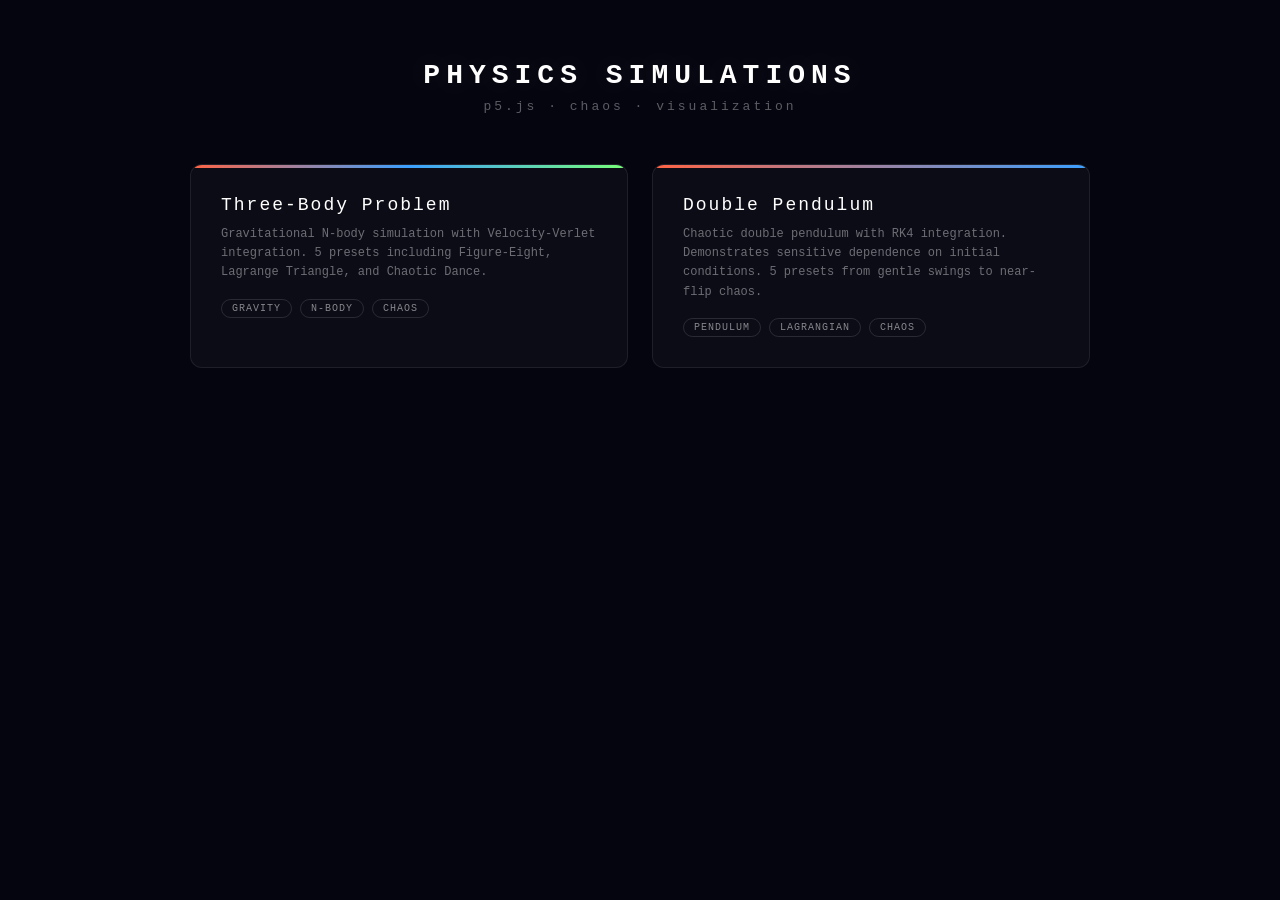
==== index.html @ faeb6cf7 "Initial commit: P5j-Experiments parent with submodules" ====
<!DOCTYPE html>
<html lang="en">
<head>
  <meta charset="UTF-8">
  <meta name="viewport" content="width=device-width, initial-scale=1.0">
  <title>P5.js Physics Simulations</title>
  <style>
    * { margin: 0; padding: 0; box-sizing: border-box; }
    body {
      background: #050510;
      color: #fff;
      font-family: 'Courier New', monospace;
      min-height: 100vh;
      display: flex;
      flex-direction: column;
      align-items: center;
      padding: 60px 20px;
    }
    h1 {
      font-size: 28px;
      letter-spacing: 6px;
      text-transform: uppercase;
      color: #fff;
      margin-bottom: 8px;
      text-shadow: 0 0 30px rgba(255,255,255,0.15);
    }
    .subtitle {
      font-size: 13px;
      color: rgba(255,255,255,0.35);
      letter-spacing: 3px;
      margin-bottom: 50px;
    }
    .grid {
      display: grid;
      grid-template-columns: repeat(auto-fit, minmax(320px, 1fr));
      gap: 24px;
      max-width: 900px;
      width: 100%;
    }
    .card {
      background: rgba(255,255,255,0.03);
      border: 1px solid rgba(255,255,255,0.08);
      border-radius: 12px;
      padding: 30px;
      cursor: pointer;
      transition: all 0.3s ease;
      text-decoration: none;
      color: inherit;
      display: block;
      position: relative;
      overflow: hidden;
    }
    .card:hover {
      border-color: rgba(255,255,255,0.2);
      background: rgba(255,255,255,0.06);
      transform: translateY(-3px);
      box-shadow: 0 8px 40px rgba(0,0,0,0.4);
    }
    .card::before {
      content: '';
      position: absolute;
      top: 0; left: 0; right: 0;
      height: 3px;
      border-radius: 12px 12px 0 0;
    }
    .card:nth-child(1)::before { background: linear-gradient(90deg, #ff6444, #3ca0ff, #78ff78); }
    .card:nth-child(2)::before { background: linear-gradient(90deg, #ff6444, #3ca0ff); }
    .card-title {
      font-size: 18px;
      margin-bottom: 10px;
      letter-spacing: 2px;
    }
    .card-desc {
      font-size: 12px;
      color: rgba(255,255,255,0.4);
      line-height: 1.6;
    }
    .card-tags {
      margin-top: 16px;
      display: flex;
      gap: 8px;
      flex-wrap: wrap;
    }
    .tag {
      font-size: 10px;
      padding: 3px 10px;
      border-radius: 20px;
      border: 1px solid rgba(255,255,255,0.12);
      color: rgba(255,255,255,0.5);
      letter-spacing: 1px;
    }
  </style>
</head>
<body>
  <h1>Physics Simulations</h1>
  <p class="subtitle">p5.js &middot; chaos &middot; visualization</p>
  <div class="grid">
    <a class="card" href="3BodyProblem/index.html">
      <div class="card-title">Three-Body Problem</div>
      <div class="card-desc">Gravitational N-body simulation with Velocity-Verlet integration. 5 presets including Figure-Eight, Lagrange Triangle, and Chaotic Dance.</div>
      <div class="card-tags">
        <span class="tag">GRAVITY</span>
        <span class="tag">N-BODY</span>
        <span class="tag">CHAOS</span>
      </div>
    </a>
    <a class="card" href="DoublePendulum/index.html">
      <div class="card-title">Double Pendulum</div>
      <div class="card-desc">Chaotic double pendulum with RK4 integration. Demonstrates sensitive dependence on initial conditions. 5 presets from gentle swings to near-flip chaos.</div>
      <div class="card-tags">
        <span class="tag">PENDULUM</span>
        <span class="tag">LAGRANGIAN</span>
        <span class="tag">CHAOS</span>
      </div>
    </a>
  </div>
</body>
</html>
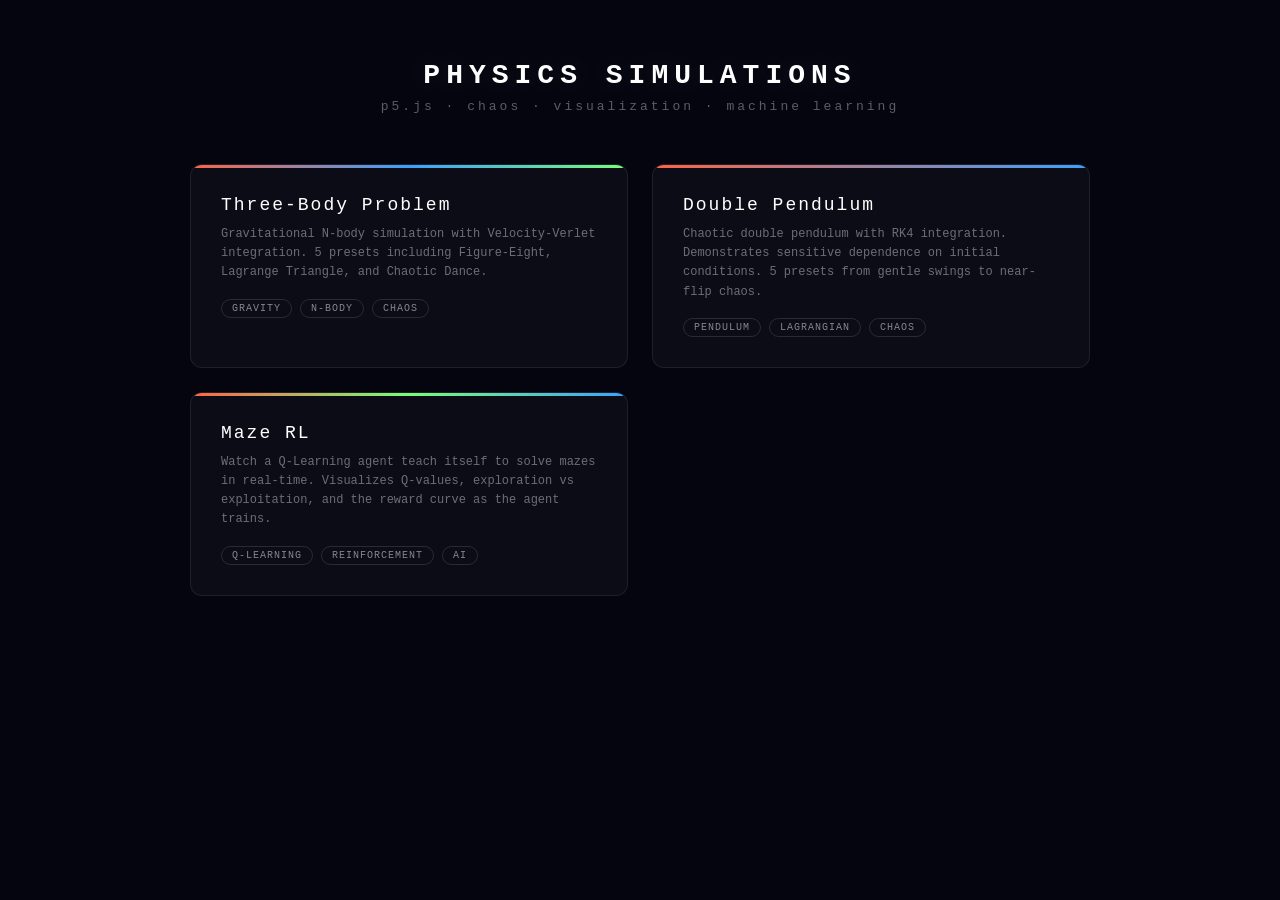
==== commit 3743c093: "Add MazeRL submodule, update dashboard" ====
--- a/index.html
+++ b/index.html
@@ -65,6 +65,7 @@
     }
     .card:nth-child(1)::before { background: linear-gradient(90deg, #ff6444, #3ca0ff, #78ff78); }
     .card:nth-child(2)::before { background: linear-gradient(90deg, #ff6444, #3ca0ff); }
+    .card:nth-child(3)::before { background: linear-gradient(90deg, #ff6444, #78ff78, #3ca0ff); }
     .card-title {
       font-size: 18px;
       margin-bottom: 10px;
@@ -93,7 +94,7 @@
 </head>
 <body>
   <h1>Physics Simulations</h1>
-  <p class="subtitle">p5.js &middot; chaos &middot; visualization</p>
+  <p class="subtitle">p5.js &middot; chaos &middot; visualization &middot; machine learning</p>
   <div class="grid">
     <a class="card" href="3BodyProblem/index.html">
       <div class="card-title">Three-Body Problem</div>
@@ -113,6 +114,15 @@
         <span class="tag">CHAOS</span>
       </div>
     </a>
+    <a class="card" href="MazeRL/index.html">
+      <div class="card-title">Maze RL</div>
+      <div class="card-desc">Watch a Q-Learning agent teach itself to solve mazes in real-time. Visualizes Q-values, exploration vs exploitation, and the reward curve as the agent trains.</div>
+      <div class="card-tags">
+        <span class="tag">Q-LEARNING</span>
+        <span class="tag">REINFORCEMENT</span>
+        <span class="tag">AI</span>
+      </div>
+    </a>
   </div>
 </body>
 </html>
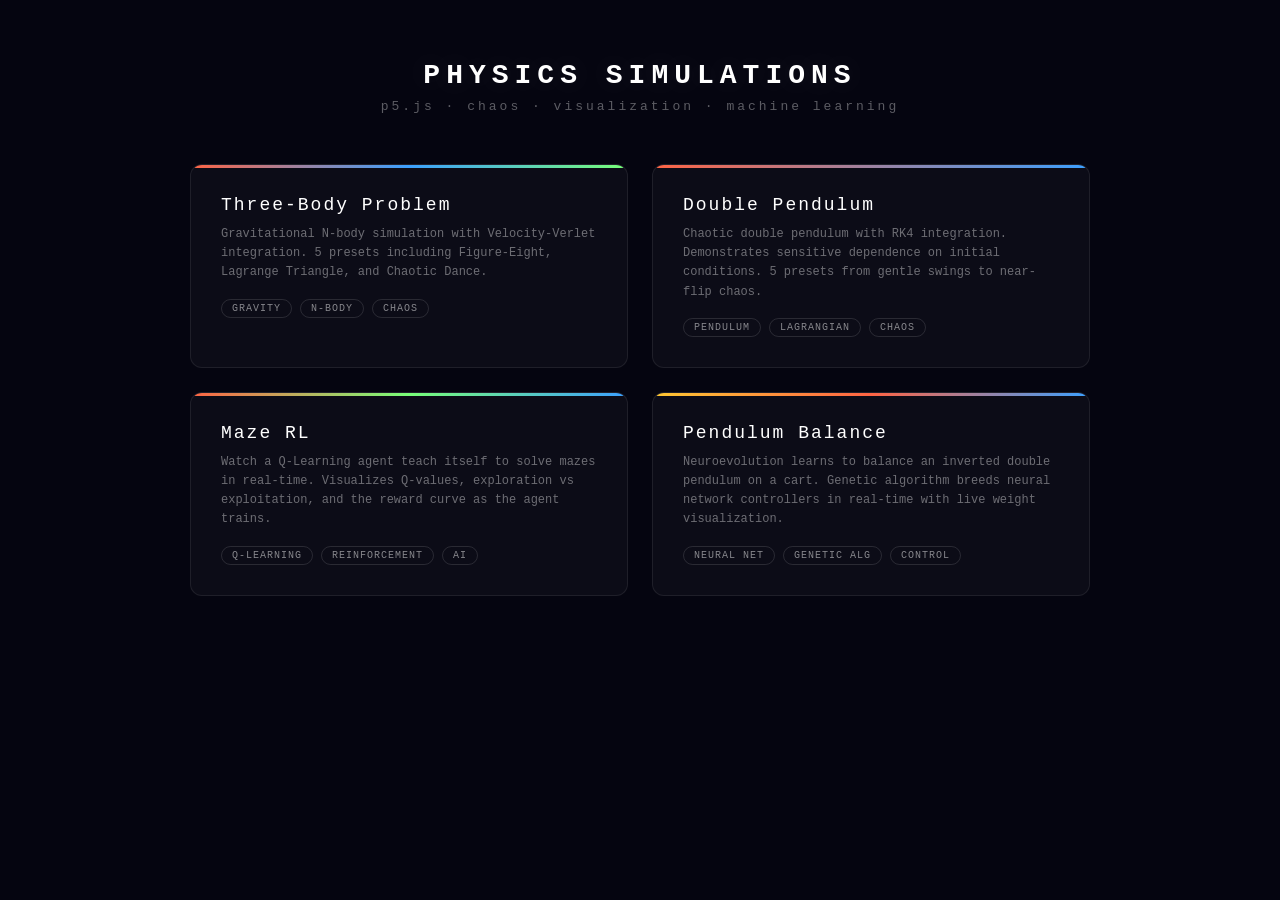
==== commit e6403394: "Add PendulumBalance submodule + dashboard card" ====
--- a/index.html
+++ b/index.html
@@ -66,6 +66,7 @@
     .card:nth-child(1)::before { background: linear-gradient(90deg, #ff6444, #3ca0ff, #78ff78); }
     .card:nth-child(2)::before { background: linear-gradient(90deg, #ff6444, #3ca0ff); }
     .card:nth-child(3)::before { background: linear-gradient(90deg, #ff6444, #78ff78, #3ca0ff); }
+    .card:nth-child(4)::before { background: linear-gradient(90deg, #ffc832, #ff6444, #3ca0ff); }
     .card-title {
       font-size: 18px;
       margin-bottom: 10px;
@@ -123,6 +124,15 @@
         <span class="tag">AI</span>
       </div>
     </a>
+    <a class="card" href="PendulumBalance/index.html">
+      <div class="card-title">Pendulum Balance</div>
+      <div class="card-desc">Neuroevolution learns to balance an inverted double pendulum on a cart. Genetic algorithm breeds neural network controllers in real-time with live weight visualization.</div>
+      <div class="card-tags">
+        <span class="tag">NEURAL NET</span>
+        <span class="tag">GENETIC ALG</span>
+        <span class="tag">CONTROL</span>
+      </div>
+    </a>
   </div>
 </body>
 </html>
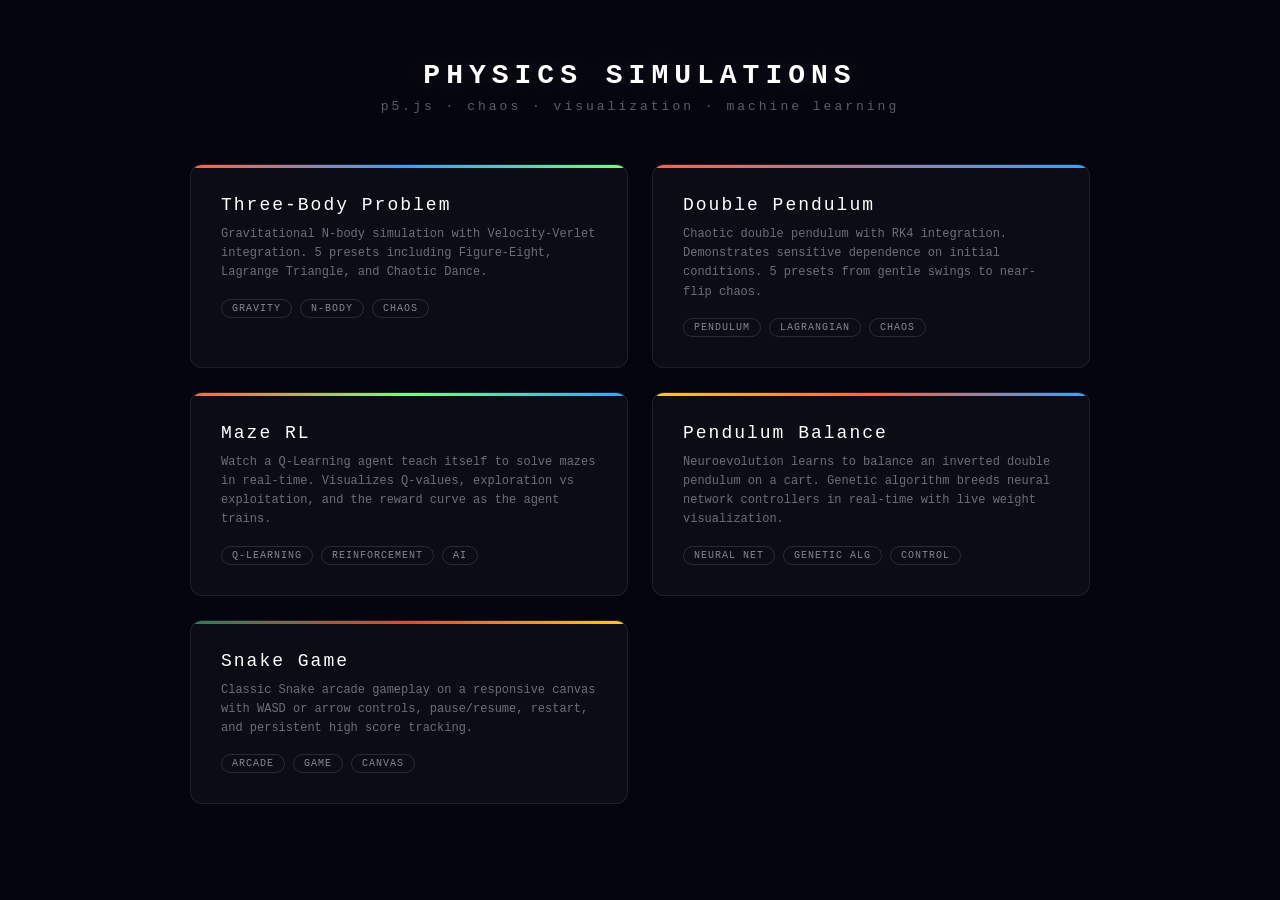
==== commit 533b82c2: "Add Snake Game implementation with HTML, CSS, and JavaScript" ====
--- a/index.html
+++ b/index.html
@@ -67,6 +67,7 @@
     .card:nth-child(2)::before { background: linear-gradient(90deg, #ff6444, #3ca0ff); }
     .card:nth-child(3)::before { background: linear-gradient(90deg, #ff6444, #78ff78, #3ca0ff); }
     .card:nth-child(4)::before { background: linear-gradient(90deg, #ffc832, #ff6444, #3ca0ff); }
+    .card:nth-child(5)::before { background: linear-gradient(90deg, #2f7a5f, #d94f34, #ffc832); }
     .card-title {
       font-size: 18px;
       margin-bottom: 10px;
@@ -133,6 +134,15 @@
         <span class="tag">CONTROL</span>
       </div>
     </a>
+    <a class="card" href="SnakeGame/index.html">
+      <div class="card-title">Snake Game</div>
+      <div class="card-desc">Classic Snake arcade gameplay on a responsive canvas with WASD or arrow controls, pause/resume, restart, and persistent high score tracking.</div>
+      <div class="card-tags">
+        <span class="tag">ARCADE</span>
+        <span class="tag">GAME</span>
+        <span class="tag">CANVAS</span>
+      </div>
+    </a>
   </div>
 </body>
 </html>
